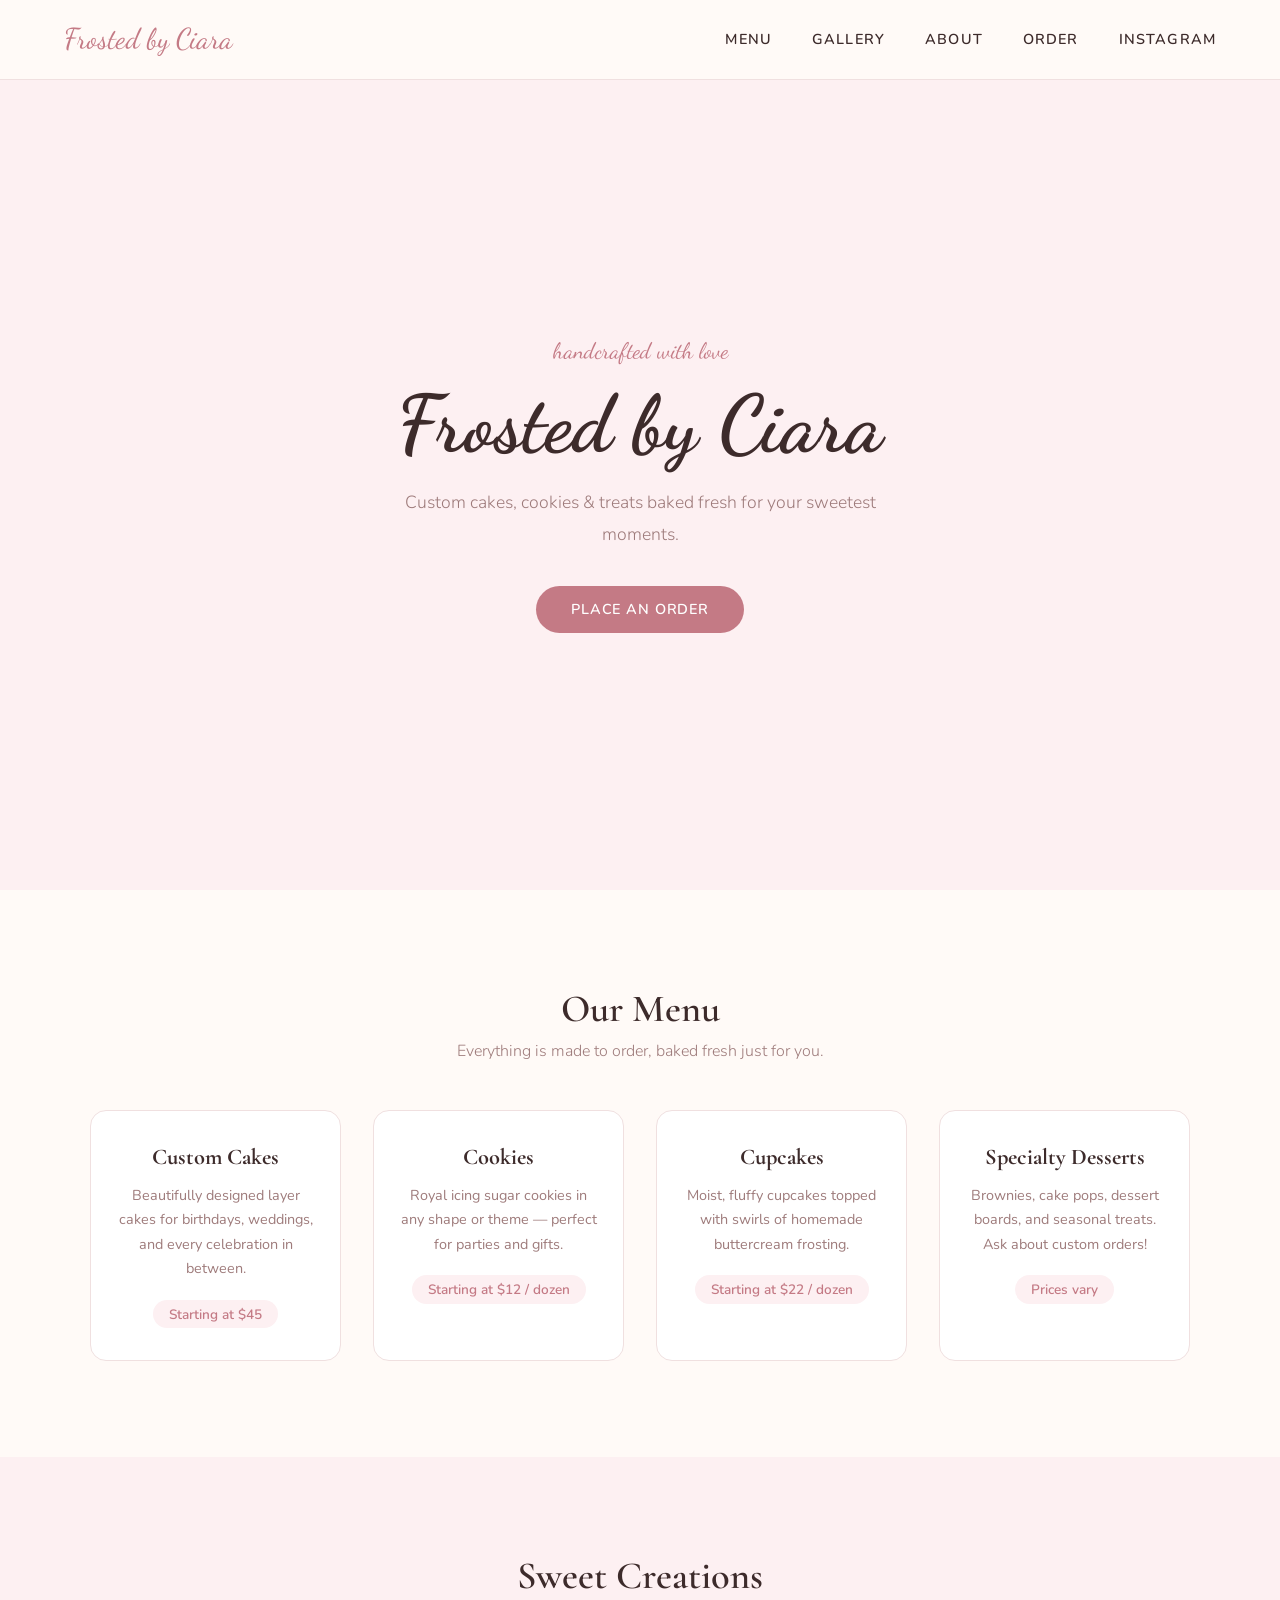
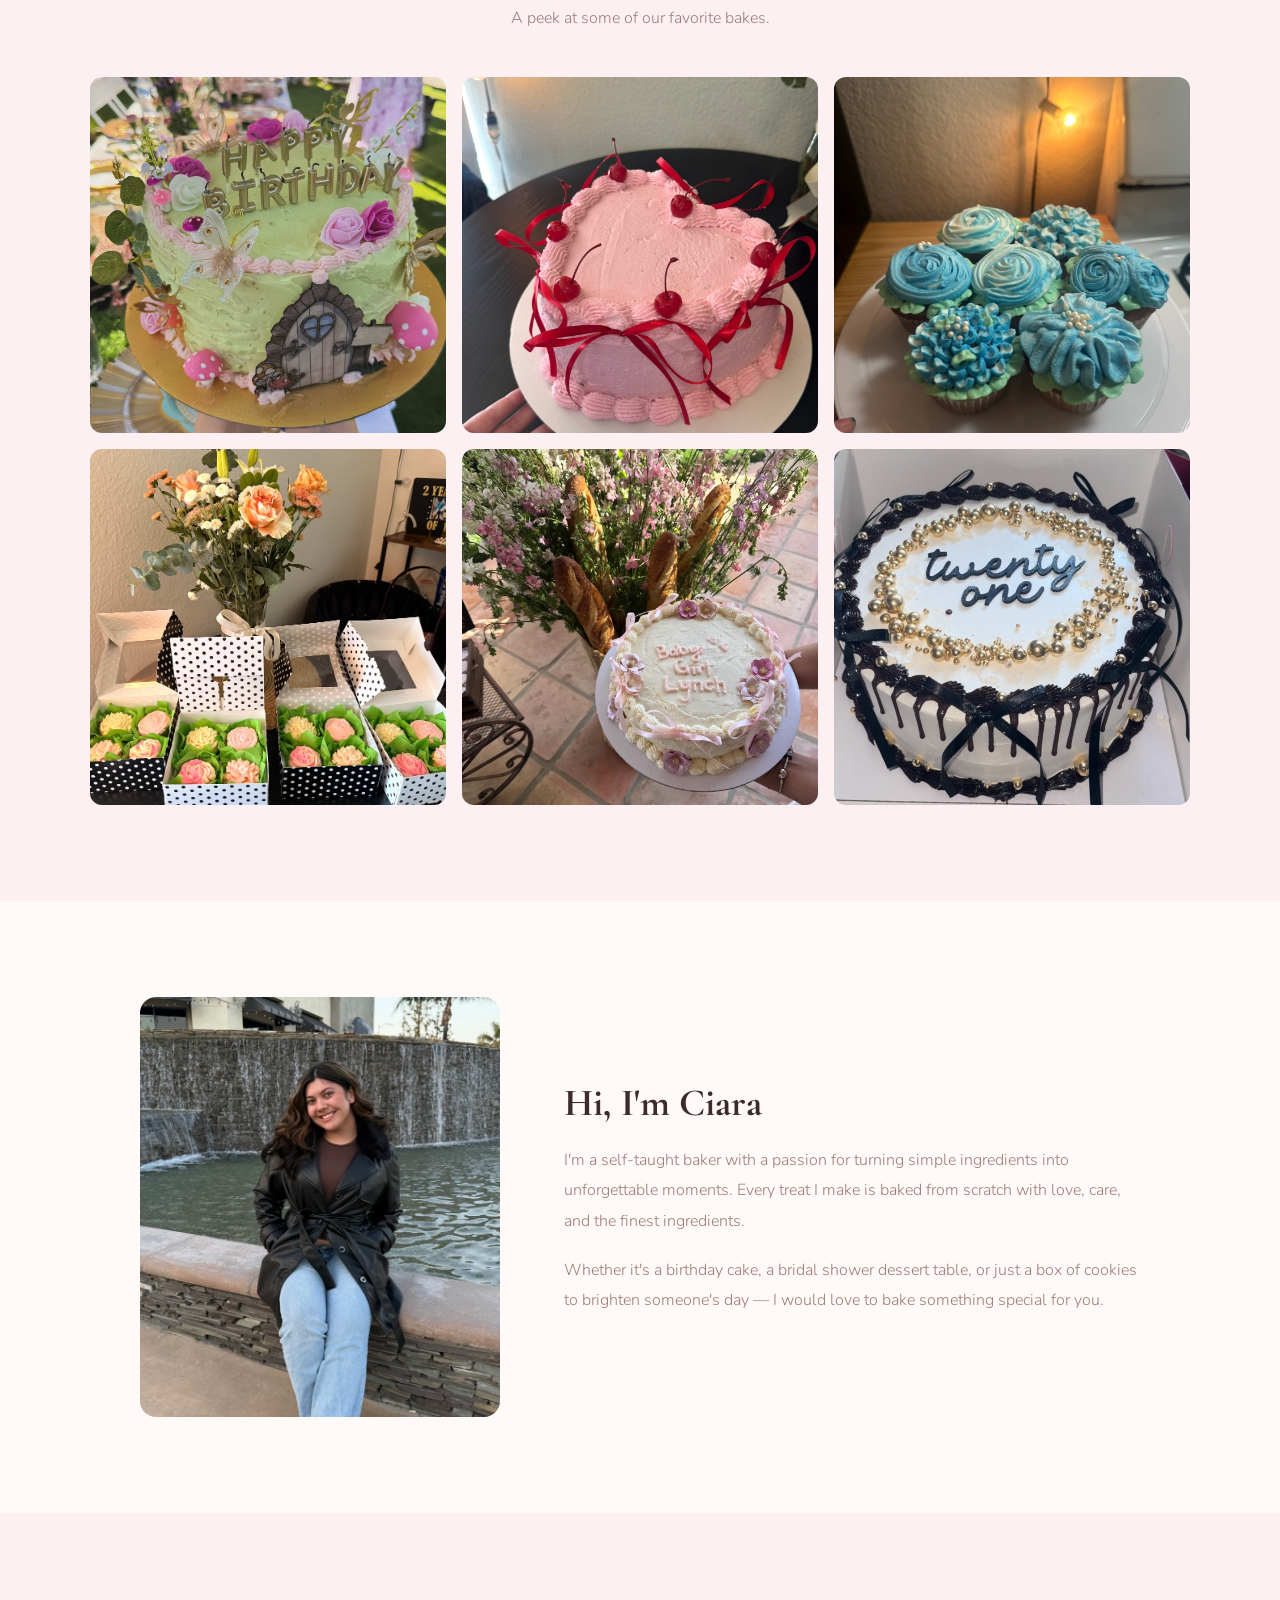
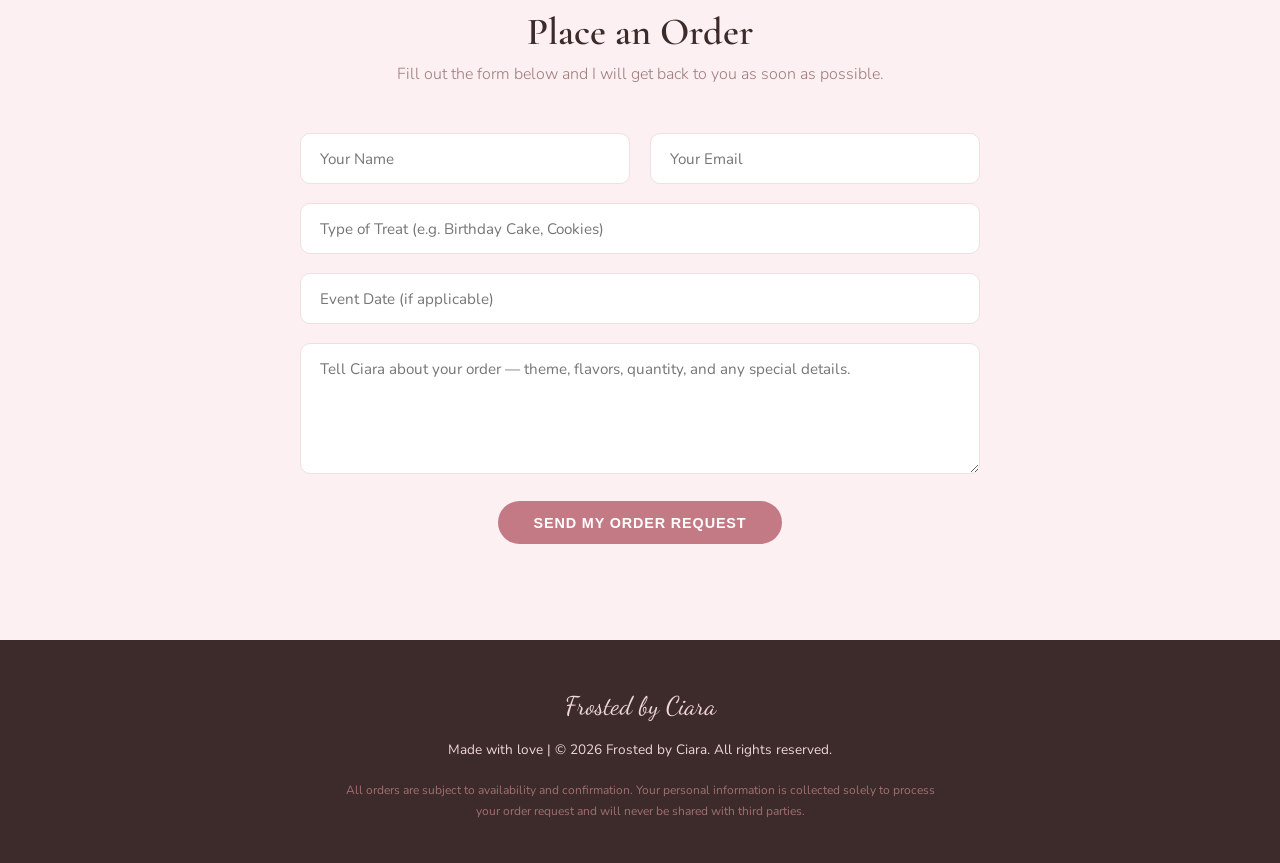
==== index.html @ f0f6afac "Initial commit - Frosted by Ciara website" ====
<!DOCTYPE html>
<html lang="en">
  <head>
    <meta charset="UTF-8" />
    <meta name="viewport" content="width=device-width, initial-scale=1.0" />
    <title>Frosted by Ciara</title>
    <link rel="preconnect" href="https://fonts.googleapis.com" />
    <link rel="preconnect" href="https://fonts.gstatic.com" crossorigin />
    <link href="https://fonts.googleapis.com/css2?family=Cormorant+Garamond:ital,wght@0,400;0,600;1,400&family=Dancing+Script:wght@700&family=Nunito:wght@300;400;600&display=swap" rel="stylesheet" />
    <link rel="stylesheet" href="style.css" />
  </head>
  <body>

    <!-- NAVIGATION -->
    <nav class="navbar">
      <div class="nav-logo">Frosted by Ciara</div>
      <ul class="nav-links">
        <li><a href="#menu">Menu</a></li>
        <li><a href="#gallery">Gallery</a></li>
        <li><a href="#about">About</a></li>
        <li><a href="#order">Order</a></li>
        <li><a href="https://www.instagram.com/frostedbyciara" target="_blank">Instagram</a></li>
      </ul>
      <button class="hamburger" id="hamburger">
        <span></span>
        <span></span>
        <span></span>
      </button>
    </nav>

    <!-- HERO -->
    <section class="hero">
      <div class="hero-content">
        <p class="hero-tagline">handcrafted with love</p>
        <h1 class="hero-title">Frosted by Ciara</h1>
        <p class="hero-subtitle">Custom cakes, cookies & treats baked fresh for your sweetest moments.</p>
        <a href="#order" class="btn">Place an Order</a>
      </div>
    </section>

    <!-- MENU -->
    <section class="menu" id="menu">
      <h2 class="section-title">Our Menu</h2>
      <p class="section-subtitle">Everything is made to order, baked fresh just for you.</p>
      <div class="menu-grid">

        <div class="menu-card">
          <h3>Custom Cakes</h3>
          <p>Beautifully designed layer cakes for birthdays, weddings, and every celebration in between.</p>
          <span class="price">Starting at $45</span>
        </div>

        <div class="menu-card">
          <h3>Cookies</h3>
          <p>Royal icing sugar cookies in any shape or theme — perfect for parties and gifts.</p>
          <span class="price">Starting at $12 / dozen</span>
        </div>

        <div class="menu-card">
          <h3>Cupcakes</h3>
          <p>Moist, fluffy cupcakes topped with swirls of homemade buttercream frosting.</p>
          <span class="price">Starting at $22 / dozen</span>
        </div>

        <div class="menu-card">
          <h3>Specialty Desserts</h3>
          <p>Brownies, cake pops, dessert boards, and seasonal treats. Ask about custom orders!</p>
          <span class="price">Prices vary</span>
        </div>

      </div>
    </section>

    <!-- GALLERY -->
    <section class="gallery" id="gallery">
      <h2 class="section-title">Sweet Creations</h2>
      <p class="section-subtitle">A peek at some of our favorite bakes.</p>
      <div class="gallery-grid">
       <div class="gallery-item"><img src="images/IMG_4489.JPG" alt="Frosted by Ciara baked goods" /></div>
        <div class="gallery-item"><img src="images/IMG_5154.jpg" alt="Frosted by Ciara baked goods" /></div>
        <div class="gallery-item"><img src="images/IMG_5155.jpg" alt="Frosted by Ciara baked goods" /></div>
        <div class="gallery-item"><img src="images/IMG_5156.jpg" alt="Frosted by Ciara baked goods" /></div>
        <div class="gallery-item"><img src="images/IMG_5157.jpg" alt="Frosted by Ciara baked goods" /></div>
        <div class="gallery-item"><img src="images/View recent photos.PNG" alt="Frosted by Ciara baked goods" /></div>
      </div>
    </section>

    <!-- ABOUT -->
    <section class="about" id="about">
      <div class="about-content">
        <div class="about-image">
          <img src="images/IMG_5158.jpg" alt="Ciara, baker and founder of Frosted by Ciara" />
        </div>
        <div class="about-text">
          <h2>Hi, I'm Ciara</h2>
          <p>I'm a self-taught baker with a passion for turning simple ingredients into unforgettable moments. Every treat I make is baked from scratch with love, care, and the finest ingredients.</p>
          <p>Whether it's a birthday cake, a bridal shower dessert table, or just a box of cookies to brighten someone's day — I would love to bake something special for you.</p>
        </div>
      </div>
    </section>

    <!-- ORDER FORM -->
    <section class="order" id="order">
      <h2 class="section-title">Place an Order</h2>
      <p class="section-subtitle">Fill out the form below and I will get back to you as soon as possible.</p>
      <form class="order-form" action="https://formspree.io/f/mqeokwaa" method="POST" _next="thankyou.html">
        <div class="form-row">
  <input type="text" name="name" placeholder="Your Name" required />
  <input type="email" name="email" placeholder="Your Email" required />
</div>
<input type="text" name="treat_type" placeholder="Type of Treat (e.g. Birthday Cake, Cookies)" required />
<input type="text" name="event_date" placeholder="Event Date (if applicable)" />
<textarea name="order_details" placeholder="Tell Ciara about your order — theme, flavors, quantity, and any special details." rows="5" required></textarea>
        <button type="submit" class="btn">Send My Order Request</button>
      </form>
    </section>

    <!-- FOOTER -->
    <footer class="footer">
      <p class="footer-logo">Frosted by Ciara</p>
      <p>Made with love | &copy; 2026 Frosted by Ciara. All rights reserved.</p>
      <p class="footer-legal">
        All orders are subject to availability and confirmation. 
        Your personal information is collected solely to process your order request and will never be shared with third parties.
      </p>
    </footer>

    <script src="script.js"></script>
  </body>
</html>
---- style.css ----
/* ── RESET & BASE ── */
* {
  margin: 0;
  padding: 0;
  box-sizing: border-box;
}

html {
  scroll-behavior: smooth;
}

body {
  font-family: 'Nunito', sans-serif;
  background-color: #fffaf7;
  color: #3d2b2b;
}

/* ── TYPOGRAPHY ── */
h1, h2, h3 {
  font-family: 'Cormorant Garamond', serif;
}

.section-title {
  font-size: 2.4rem;
  font-weight: 600;
  text-align: center;
  margin-bottom: 0.5rem;
  color: #3d2b2b;
}

.section-subtitle {
  text-align: center;
  color: #9e7b7b;
  font-size: 1rem;
  margin-bottom: 3rem;
  font-weight: 300;
}

/* ── NAVBAR ── */
.navbar {
  display: flex;
  justify-content: space-between;
  align-items: center;
  padding: 1.4rem 4rem;
  background-color: #fffaf7;
  position: sticky;
  top: 0;
  z-index: 100;
  border-bottom: 1px solid #f0e0e0;
}

.nav-logo {
  font-family: 'Dancing Script', cursive;
  font-size: 1.8rem;
  color: #c47a85;
}

.nav-links {
  list-style: none;
  display: flex;
  gap: 2.5rem;
}

.nav-links a {
  text-decoration: none;
  color: #3d2b2b;
  font-size: 0.9rem;
  font-weight: 600;
  letter-spacing: 0.08em;
  text-transform: uppercase;
  transition: color 0.3s ease;
}

.nav-links a:hover {
  color: #c47a85;
}

/* ── HERO ── */
.hero {
  min-height: 90vh;
  display: flex;
  align-items: center;
  justify-content: center;
  text-align: center;
  background-color: #fdf0f2;
  padding: 4rem 2rem;
}

.hero-tagline {
  font-family: 'Dancing Script', cursive;
  font-size: 1.4rem;
  color: #c47a85;
  margin-bottom: 1rem;
}

.hero-title {
  font-family: 'Dancing Script', cursive;
  font-size: 5rem;
  color: #3d2b2b;
  margin-bottom: 1.2rem;
  line-height: 1.1;
}

.hero-subtitle {
  font-size: 1.1rem;
  color: #9e7b7b;
  max-width: 480px;
  margin: 0 auto 2.2rem;
  font-weight: 300;
  line-height: 1.8;
}

/* ── BUTTON ── */
.btn {
  display: inline-block;
  background-color: #c47a85;
  color: #fff;
  padding: 0.85rem 2.2rem;
  border-radius: 50px;
  text-decoration: none;
  font-size: 0.9rem;
  font-weight: 600;
  letter-spacing: 0.06em;
  text-transform: uppercase;
  border: none;
  cursor: pointer;
  transition: background-color 0.3s ease, transform 0.2s ease;
}

.btn:hover {
  background-color: #a85f6e;
  transform: translateY(-2px);
}

/* ── MENU ── */
.menu {
  padding: 6rem 4rem;
  background-color: #fffaf7;
}

.menu-grid {
  display: grid;
  grid-template-columns: repeat(auto-fit, minmax(220px, 1fr));
  gap: 2rem;
  max-width: 1100px;
  margin: 0 auto;
}

.menu-card {
  background-color: #fff;
  border: 1px solid #f0e0e0;
  border-radius: 16px;
  padding: 2rem 1.5rem;
  text-align: center;
  transition: transform 0.3s ease, box-shadow 0.3s ease;
}

.menu-card:hover {
  transform: translateY(-6px);
  box-shadow: 0 12px 30px rgba(196, 122, 133, 0.12);
}

.menu-card h3 {
  font-size: 1.4rem;
  margin-bottom: 0.8rem;
  color: #3d2b2b;
}

.menu-card p {
  font-size: 0.9rem;
  color: #9e7b7b;
  line-height: 1.7;
  margin-bottom: 1.2rem;
}

.price {
  display: inline-block;
  background-color: #fdf0f2;
  color: #c47a85;
  font-size: 0.85rem;
  font-weight: 600;
  padding: 0.3rem 1rem;
  border-radius: 50px;
}

/* ── GALLERY ── */
.gallery {
  padding: 6rem 4rem;
  background-color: #fdf0f2;
}

.gallery-grid {
  display: grid;
  grid-template-columns: repeat(3, 1fr);
  gap: 1rem;
  max-width: 1100px;
  margin: 0 auto;
}

.gallery-item {
  background-color: #f0d5d9;
  border-radius: 12px;
  aspect-ratio: 1 / 1;
  overflow: hidden;
}

.gallery-item img {
  width: 100%;
  height: 100%;
  object-fit: cover;
  display: block;
  transition: transform 0.4s ease;
}

.gallery-item:hover img {
  transform: scale(1.05);
}

/* ── ABOUT ── */
.about {
  padding: 6rem 4rem;
  background-color: #fffaf7;
}

.about-content {
  display: flex;
  align-items: center;
  gap: 4rem;
  max-width: 1000px;
  margin: 0 auto;
}

.about-image {
  width: 360px;
  height: 420px;
  border-radius: 16px;
  background-color: #f0d5d9;
  flex-shrink: 0;
  overflow: hidden;
}

.about-image img {
  width: 100%;
  height: 100%;
  object-fit: cover;
}

.about-text h2 {
  font-size: 2.4rem;
  margin-bottom: 1.2rem;
  color: #3d2b2b;
}

.about-text p {
  font-size: 1rem;
  color: #9e7b7b;
  line-height: 1.9;
  margin-bottom: 1.2rem;
  font-weight: 300;
}

/* ── ORDER FORM ── */
.order {
  padding: 6rem 4rem;
  background-color: #fdf0f2;
}

.order-form {
  max-width: 680px;
  margin: 0 auto;
  display: flex;
  flex-direction: column;
  gap: 1.2rem;
}

.form-row {
  display: grid;
  grid-template-columns: 1fr 1fr;
  gap: 1.2rem;
}

.order-form input,
.order-form textarea {
  width: 100%;
  padding: 0.9rem 1.2rem;
  border: 1px solid #f0e0e0;
  border-radius: 10px;
  font-family: 'Nunito', sans-serif;
  font-size: 0.95rem;
  background-color: #fff;
  color: #3d2b2b;
  outline: none;
  transition: border-color 0.3s ease;
}

.order-form input:focus,
.order-form textarea:focus {
  border-color: #c47a85;
}

.order-form textarea {
  resize: vertical;
}

.order-form .btn {
  align-self: center;
  margin-top: 0.5rem;
}

/* ── FOOTER ── */
.footer {
  background-color: #3d2b2b;
  color: #f0d5d9;
  text-align: center;
  padding: 2.5rem;
  font-size: 0.85rem;
  line-height: 2;
}

.footer-logo {
  font-family: 'Dancing Script', cursive;
  font-size: 1.6rem;
  color: #f0d5d9;
  margin-bottom: 0.3rem;
}
/* ── FORM SUCCESS ── */
.form-success {
  text-align: center;
  padding: 3rem;
  background-color: #fff;
  border-radius: 16px;
  border: 1px solid #f0e0e0;
}

.form-success h3 {
  font-size: 1.8rem;
  color: #3d2b2b;
  margin-bottom: 0.8rem;
}

.form-success p {
  color: #9e7b7b;
  font-weight: 300;
}
/* ── FOOTER LEGAL ── */
.footer-legal {
  margin-top: 1rem;
  font-size: 0.75rem;
  color: #a07070;
  max-width: 600px;
  margin-left: auto;
  margin-right: auto;
  line-height: 1.8;
}
.nav-logo {
    white-space: nowrap;
}
/* ── HAMBURGER MENU ── */
.hamburger {
  display: none;
  flex-direction: column;
  gap: 5px;
  background: none;
  border: none;
  cursor: pointer;
  padding: 4px;
}

.hamburger span {
  display: block;
  width: 24px;
  height: 2px;
  background-color: #3d2b2b;
  border-radius: 2px;
  transition: all 0.3s ease;
}

@media (max-width: 768px) {
  .hamburger {
    display: flex;
  }

  .nav-links {
    display: none;
    flex-direction: column;
    position: absolute;
    top: 100%;
    left: 0;
    right: 0;
    background-color: #fffaf7;
    border-bottom: 1px solid #f0e0e0;
    padding: 1.5rem 2rem;
    gap: 1.2rem;
  }

  .nav-links.open {
    display: flex;
  }

  .navbar {
    position: relative;
  }
}
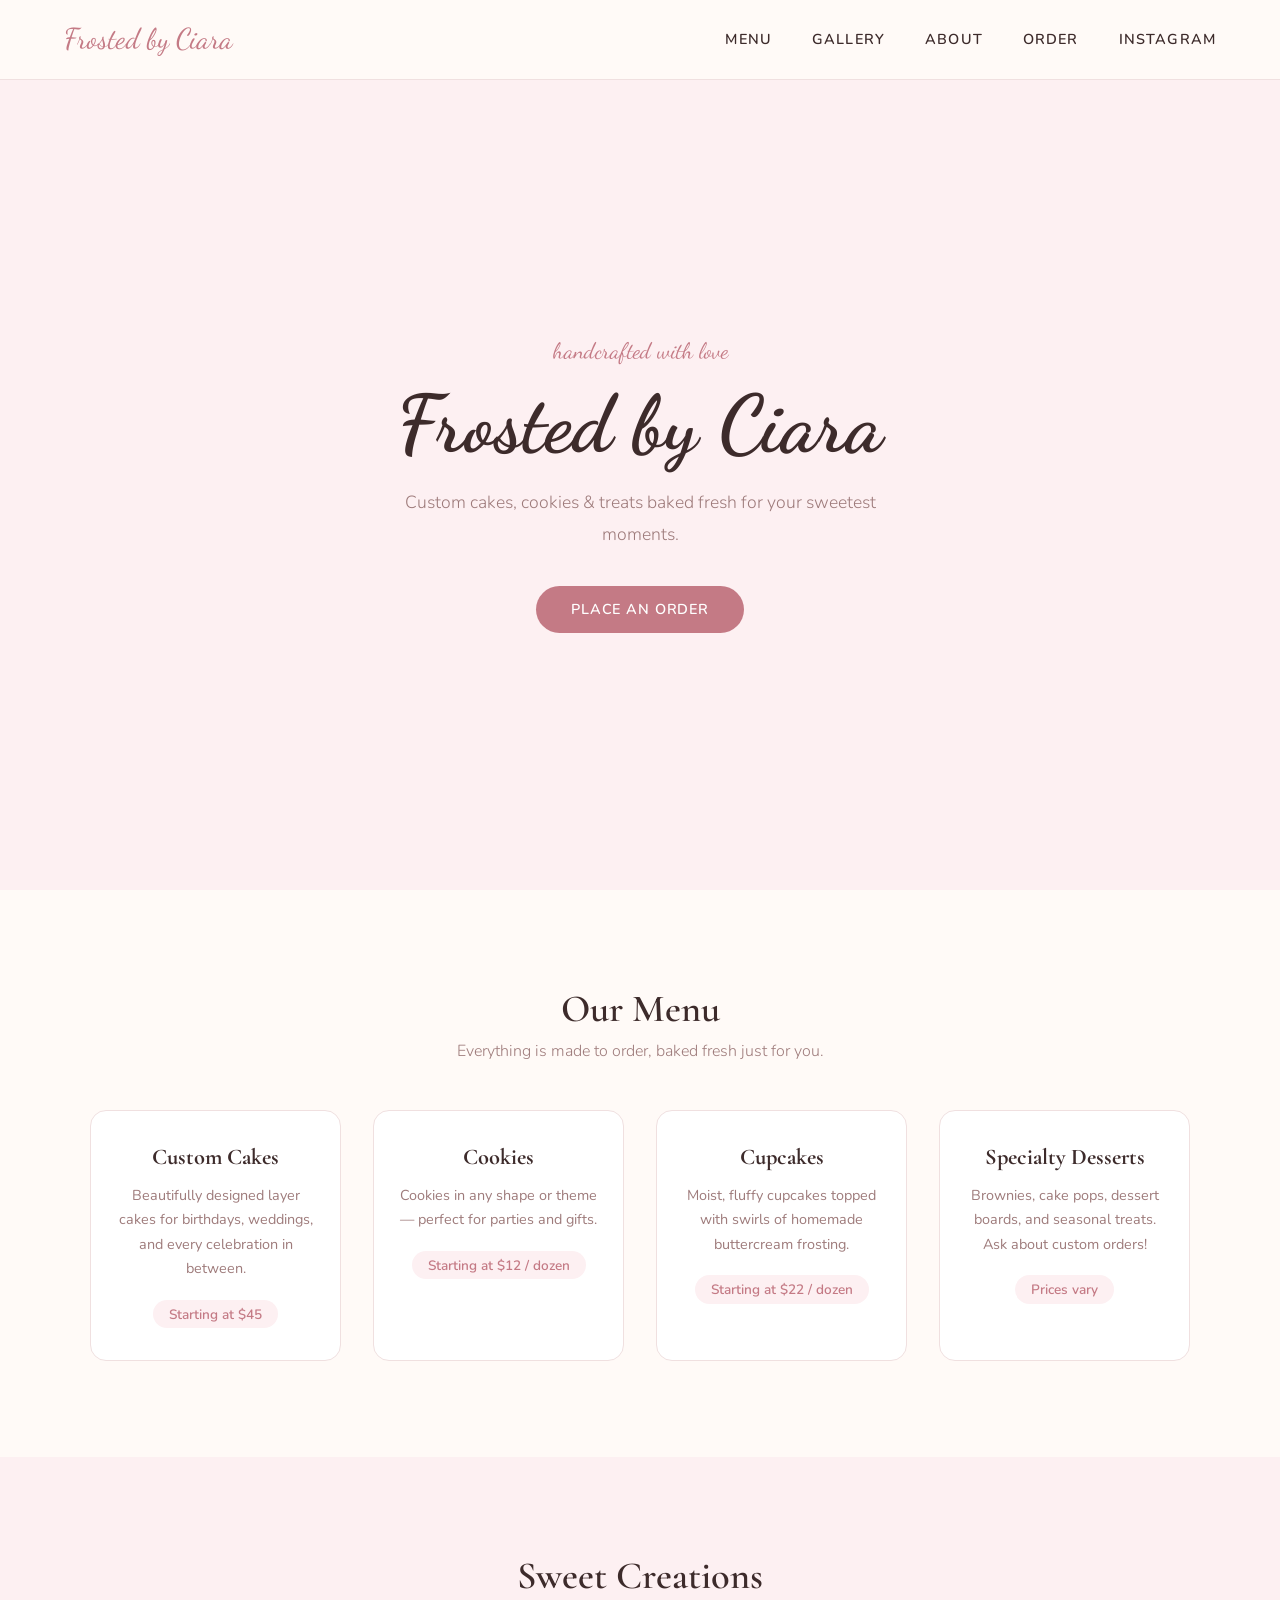
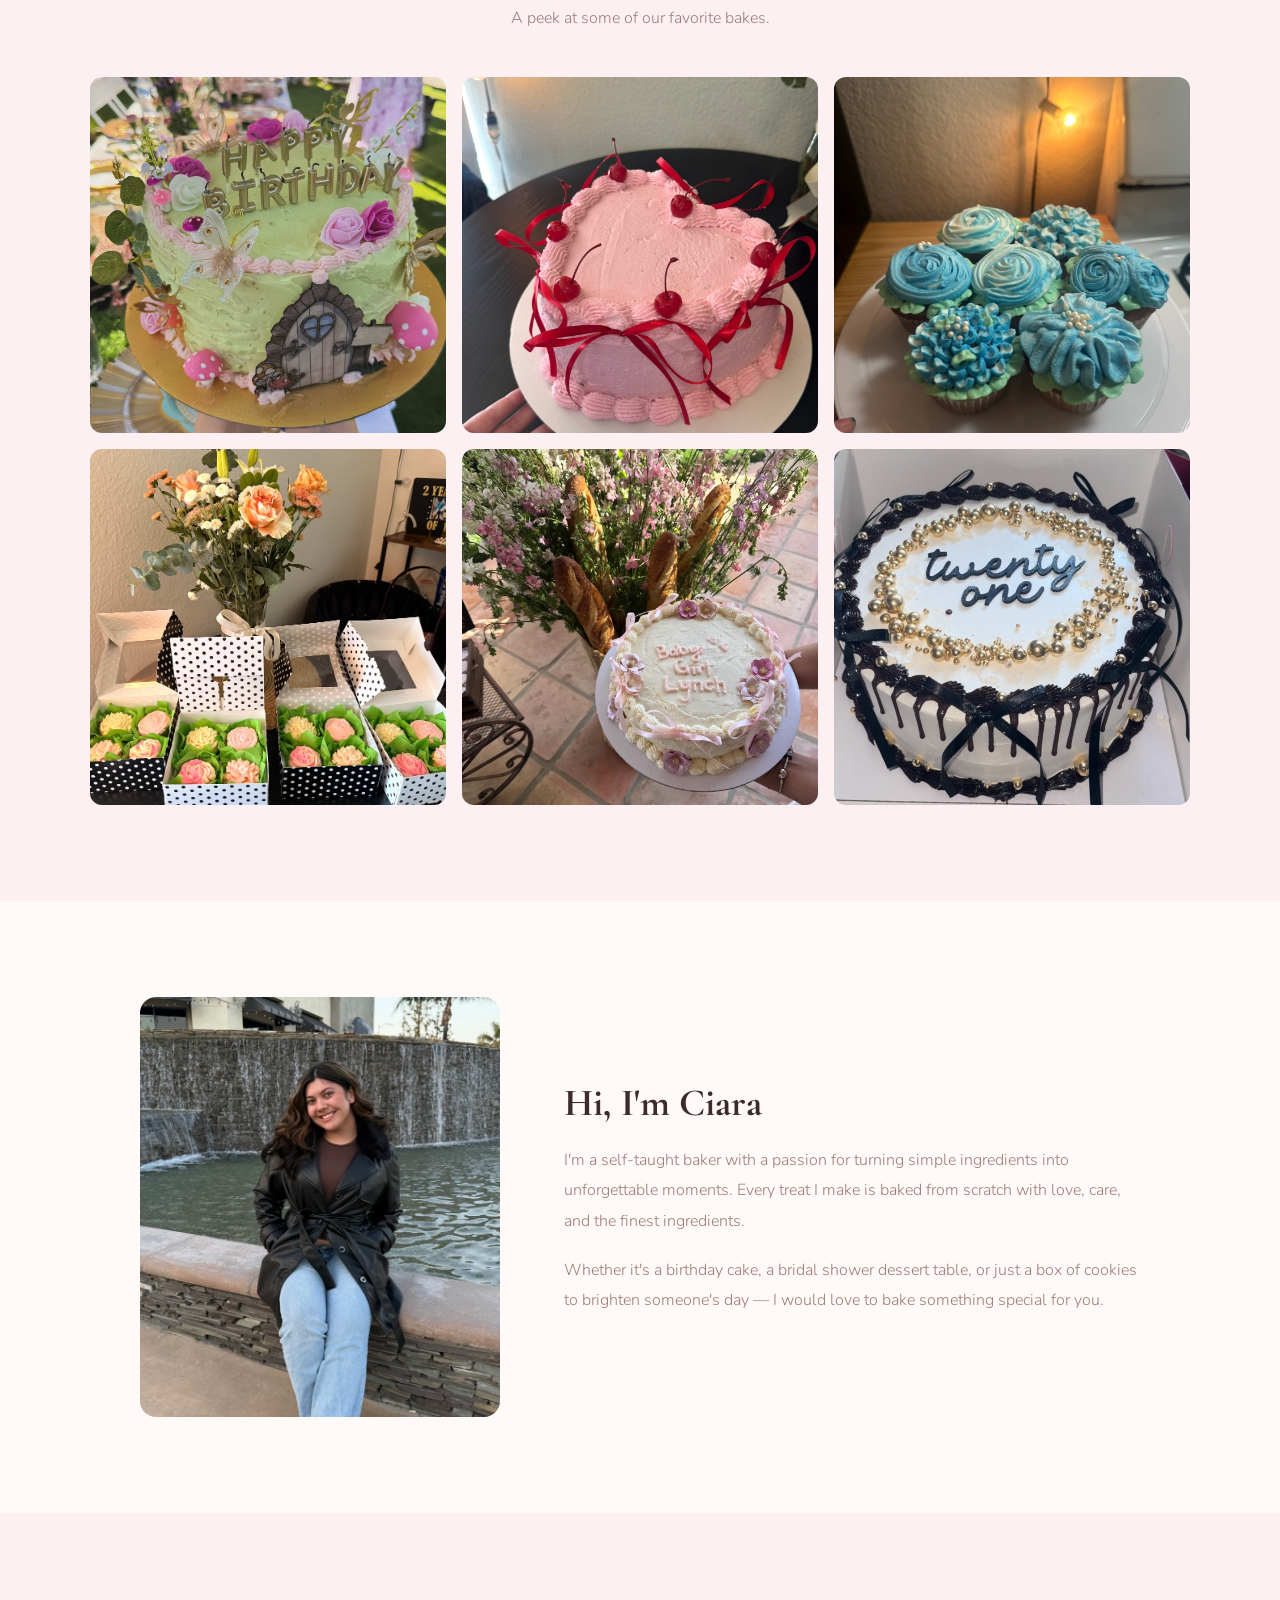
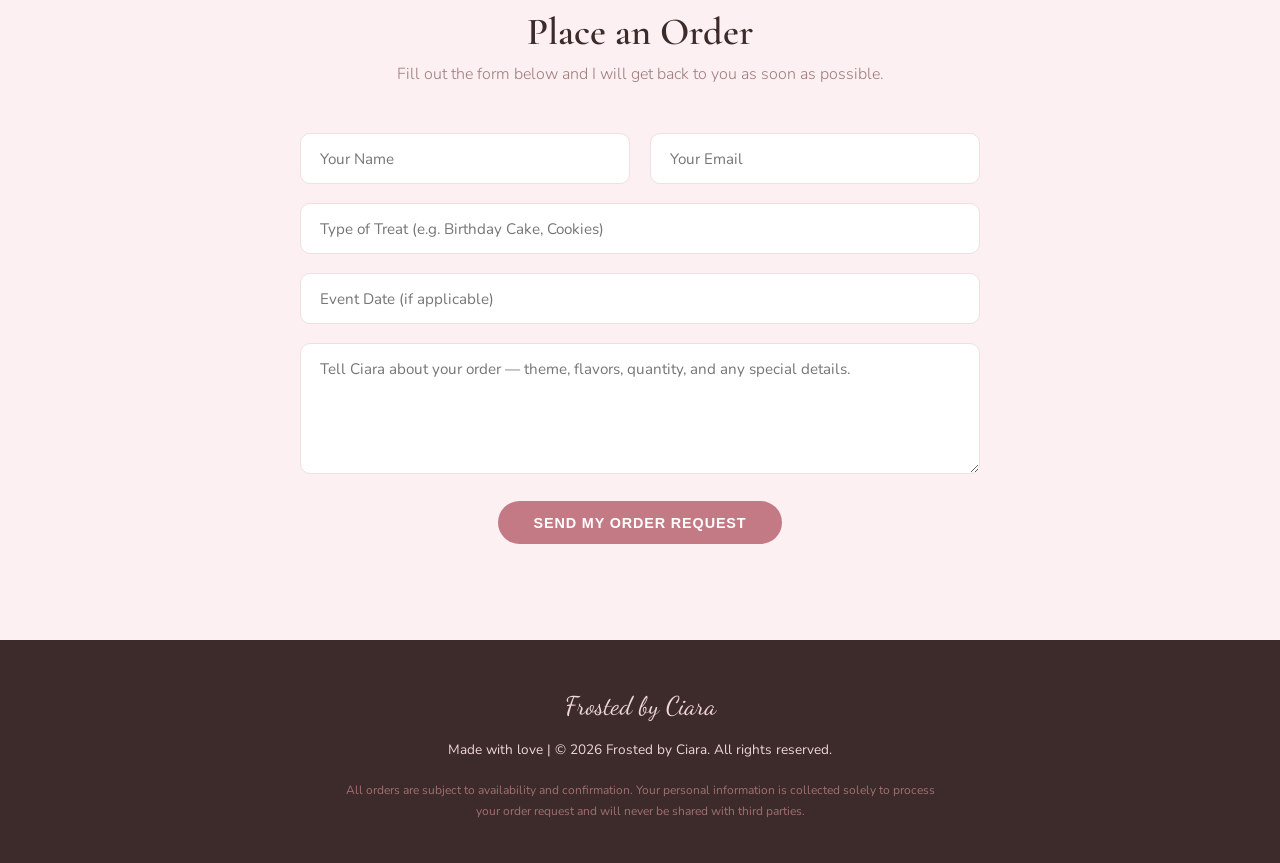
==== commit e979fd70: "Updated cookies menu item" ====
--- a/index.html
+++ b/index.html
@@ -52,7 +52,7 @@
 
         <div class="menu-card">
           <h3>Cookies</h3>
-          <p>Royal icing sugar cookies in any shape or theme — perfect for parties and gifts.</p>
+          <p>Cookies in any shape or theme — perfect for parties and gifts.</p>
           <span class="price">Starting at $12 / dozen</span>
         </div>
 
